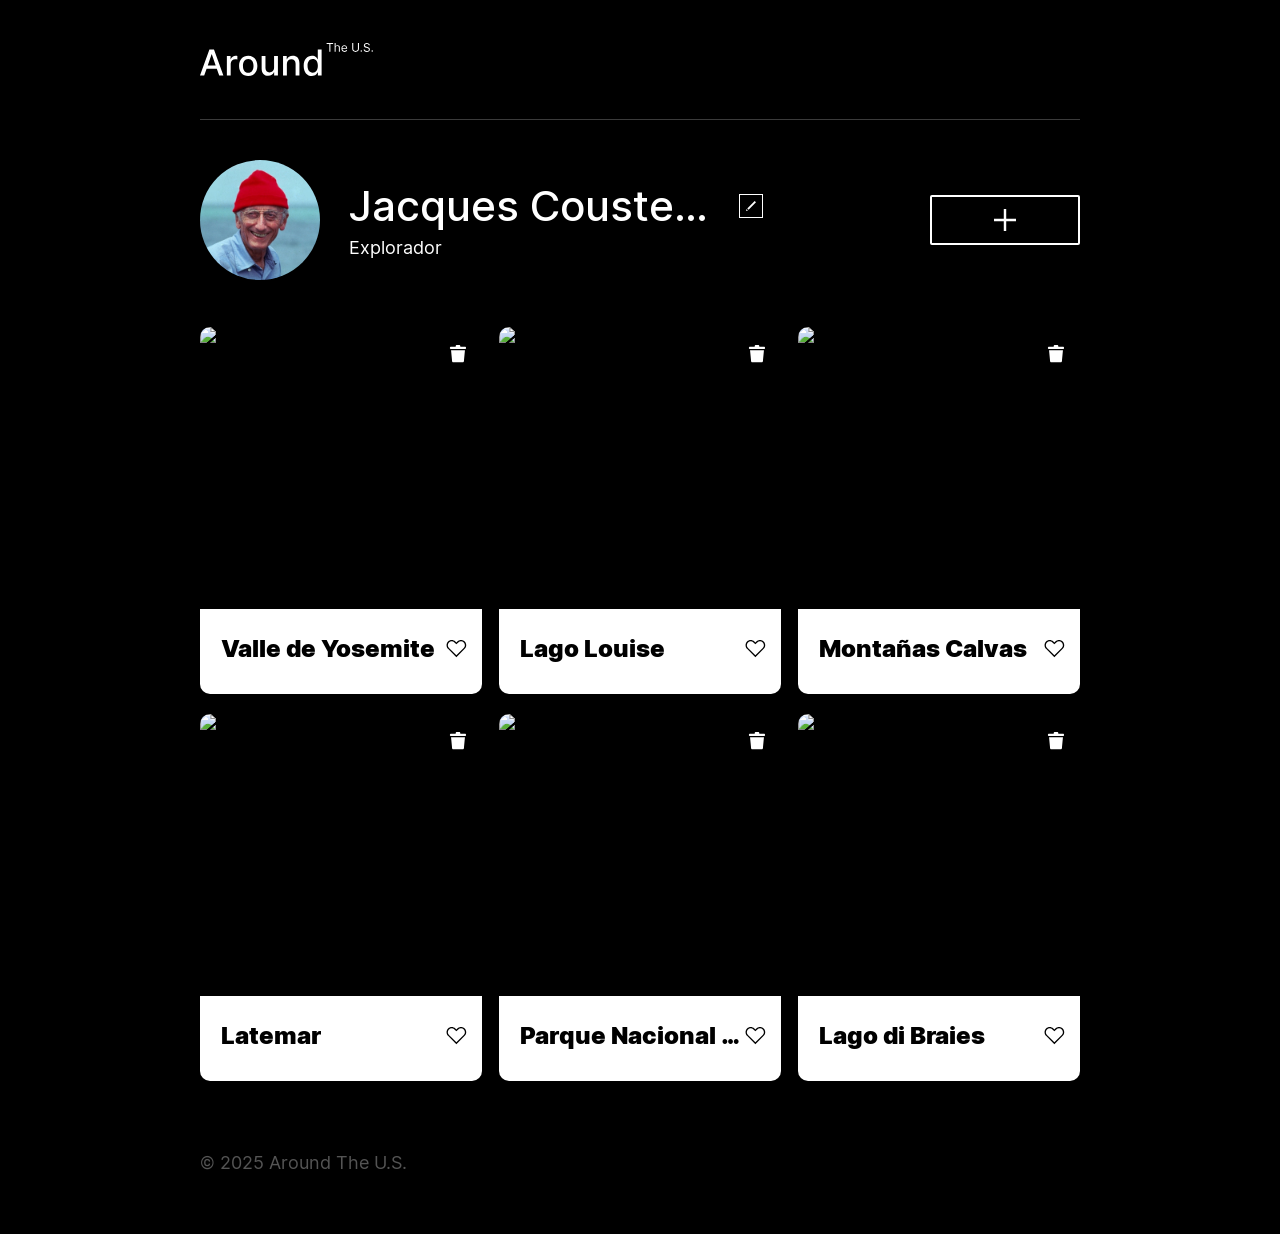
==== index.html @ 6fca7a28 "Initial commit" ====
<!DOCTYPE html>
<html lang="es">
  <head>
    <meta charset="UTF-8" />
    <meta content="width=device-width, initial-scale=1.0" name="viewport" />
    <meta content="ie=edge" http-equiv="X-UA-Compatible" />
    <title>Around The U.S.</title>
    <link href="./pages/index.css" rel="stylesheet" />
  </head>
  <body class="page">
    <div class="page__content">
      <header class="header page__section">
        <img
          alt="Logotipo Around The U.S."
          class="logo header__logo"
          src="./images/logo.svg"
        />
      </header>
      <main class="content">
        <section class="profile page__section">
          <img class="profile__image" src="./images/avatar.jpg" alt="Avatar" />
          <div class="profile__info">
            <h1 class="profile__title">Jacques Cousteau</h1>
            <button
              aria-label="Editar perfil"
              class="profile__edit-button"
              type="button"
            ></button>
            <p class="profile__description">Explorador</p>
          </div>
          <button
            aria-label="Agregar tarjeta"
            class="profile__add-button"
            type="button"
          ></button>
        </section>
        <section class="cards page__section">
          <ul class="cards__list">
            <li class="card">
              <img
                class="card__image"
                src="https://practicum-content.s3.us-west-1.amazonaws.com/web-code/moved_yosemite.jpg"
                alt="Valle de Yosemite"
              />
              <button
                aria-label="Eliminar tarjeta"
                class="card__delete-button"
                type="button"
              ></button>
              <div class="card__description">
                <h2 class="card__title">Valle de Yosemite</h2>
                <button
                  aria-label="Botón Me gusta"
                  class="card__like-button"
                  type="button"
                ></button>
              </div>
            </li>
            <li class="card">
              <img
                class="card__image"
                src="https://practicum-content.s3.us-west-1.amazonaws.com/web-code/moved_lake-louise.jpg"
                alt="Lago Louise"
              />
              <button
                aria-label="Eliminar tarjeta"
                class="card__delete-button"
                type="button"
              ></button>
              <div class="card__description">
                <h2 class="card__title">Lago Louise</h2>
                <button
                  aria-label="Botón Me gusta"
                  class="card__like-button"
                  type="button"
                ></button>
              </div>
            </li>
            <li class="card">
              <img
                class="card__image"
                src="https://practicum-content.s3.us-west-1.amazonaws.com/web-code/moved_bald-mountains.jpg"
                alt="Montañas Calvas"
              />
              <button
                aria-label="Eliminar tarjeta"
                class="card__delete-button"
                type="button"
              ></button>
              <div class="card__description">
                <h2 class="card__title">Montañas Calvas</h2>
                <button
                  aria-label="Botón Me gusta"
                  class="card__like-button"
                  type="button"
                ></button>
              </div>
            </li>
            <li class="card">
              <img
                class="card__image"
                src="https://practicum-content.s3.us-west-1.amazonaws.com/web-code/moved_latemar.jpg"
                alt="Latemar"
              />
              <button
                aria-label="Eliminar tarjeta"
                class="card__delete-button"
                type="button"
              ></button>
              <div class="card__description">
                <h2 class="card__title">Latemar</h2>
                <button
                  aria-label="Botón Me gusta"
                  class="card__like-button"
                  type="button"
                ></button>
              </div>
            </li>
            <li class="card">
              <img
                class="card__image"
                src="https://practicum-content.s3.us-west-1.amazonaws.com/web-code/moved_vanoise.jpg"
                alt="Parque Nacional de la Vanoise"
              />
              <button
                aria-label="Eliminar tarjeta"
                class="card__delete-button"
                type="button"
              ></button>
              <div class="card__description">
                <h2 class="card__title">Parque Nacional de la Vanoise</h2>
                <button
                  aria-label="Botón Me gusta"
                  class="card__like-button"
                  type="button"
                ></button>
              </div>
            </li>
            <li class="card">
              <img
                class="card__image"
                src="https://practicum-content.s3.us-west-1.amazonaws.com/web-code/moved_lago.jpg"
                alt="Lago di Braies"
              />
              <button
                aria-label="Eliminar tarjeta"
                class="card__delete-button"
                type="button"
              ></button>
              <div class="card__description">
                <h2 class="card__title">Lago di Braies</h2>
                <button
                  aria-label="Botón Me gusta"
                  class="card__like-button"
                  type="button"
                ></button>
              </div>
            </li>
          </ul>
        </section>
      </main>
      <footer class="footer page__section">
        <p class="footer__copyright">© 2025 Around The U.S.</p>
      </footer>
      <div class="popup" id="edit-popup">
        <div class="popup__content">
          <button
            aria-label="Cerrar ventana emergente"
            class="popup__close"
            type="button"
          ></button>
          <h3 class="popup__title">Editar perfil</h3>
          <form class="popup__form" id="edit-profile-form">
            <input
              class="popup__input popup__input_type_name"
              name="name"
              placeholder="Nombre"
              type="text"
            />
            <input
              class="popup__input popup__input_type_description"
              name="description"
              placeholder="Acerca de mí"
              type="text"
            />
            <button class="button popup__button" type="submit">Guardar</button>
          </form>
        </div>
      </div>
      <div class="popup" id="new-card-popup">
        <div class="popup__content">
          <button
            aria-label="Cerrar ventana emergente"
            class="popup__close"
            type="button"
          ></button>
          <h3 class="popup__title">Nuevo lugar</h3>
          <form class="popup__form" id="new-card-form">
            <input
              class="popup__input popup__input_type_card-name"
              name="place-name"
              placeholder="Título"
              required
              type="text"
            />
            <input
              class="popup__input popup__input_type_url"
              name="link"
              placeholder="Enlace a la imagen"
              required
              type="url"
            />
            <button class="button popup__button" type="submit">Crear</button>
          </form>
        </div>
      </div>
      <div class="popup" id="image-popup">
        <div class="popup__content popup__content_content_image">
          <button
            aria-label="Cerrar ventana emergente"
            class="popup__close"
            type="button"
          ></button>
          <img alt="" class="popup__image" src="#" />
          <p class="popup__caption"></p>
        </div>
      </div>
    </div>
  </body>
</html>
---- pages/index.css ----
@import url("../vendor/normalize.css");
@import url("../vendor/fonts.css");

@import url("../blocks/page.css");
@import url("../blocks/header.css");
@import url("../blocks/content.css");
@import url("../blocks/footer.css");
@import url("../blocks/profile.css");
@import url("../blocks/cards.css");
@import url("../blocks/card.css");
@import url("../blocks/popup.css");
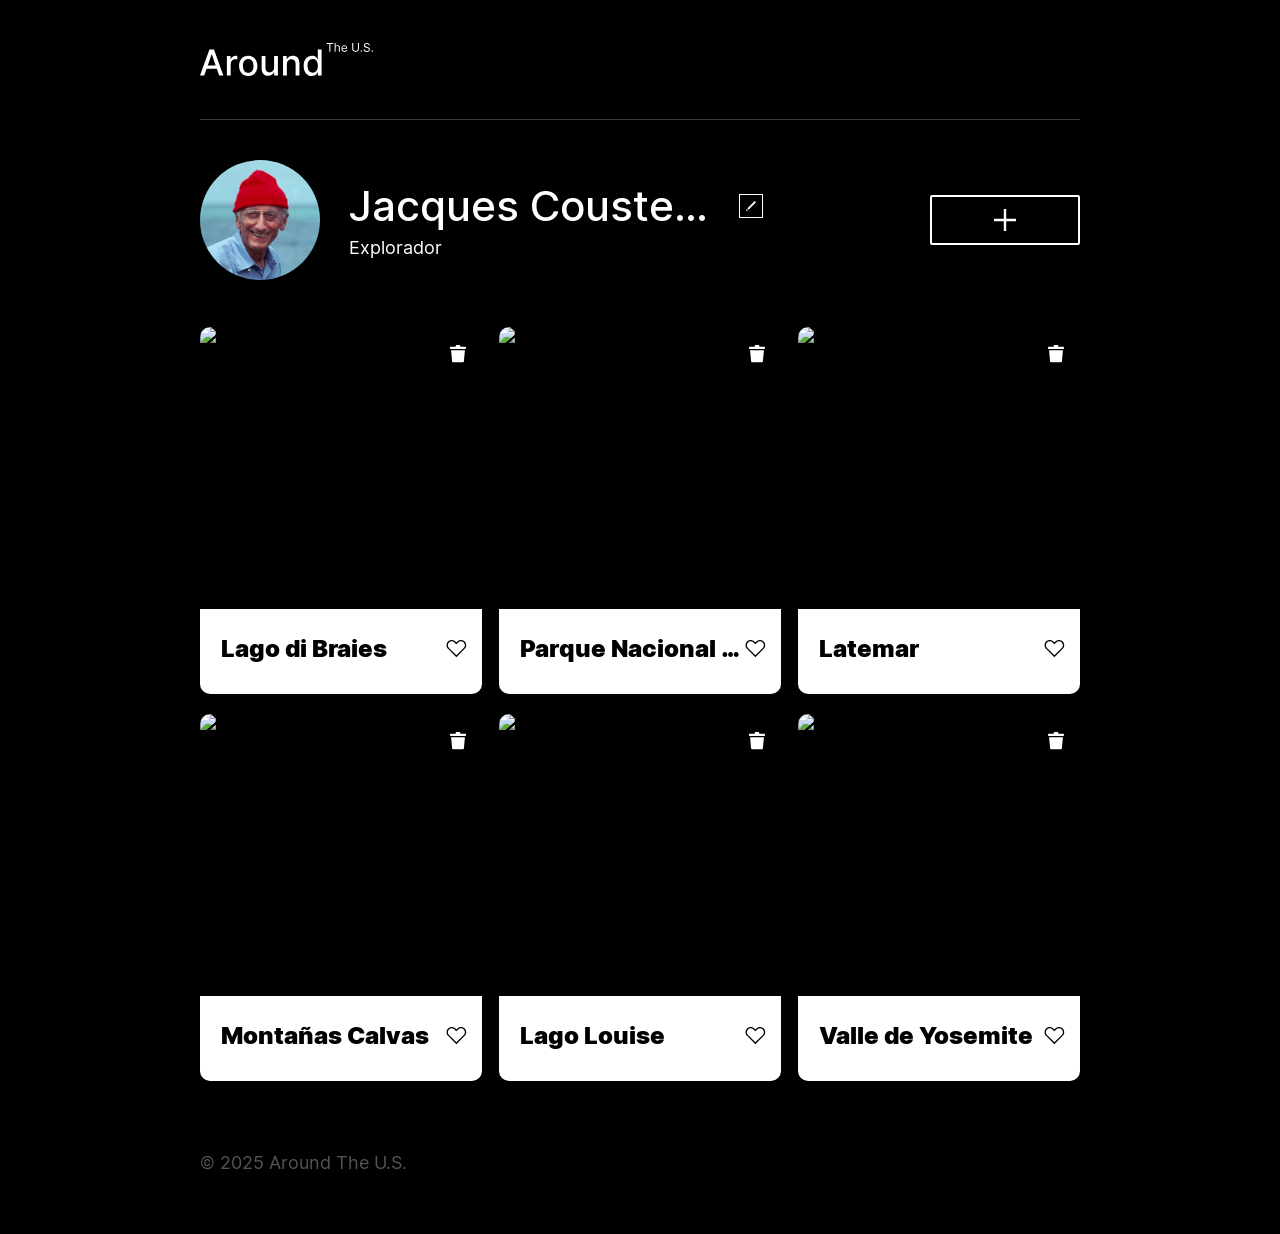
==== commit 9d1df025: "Proyecto Finalizado" ====
--- a/index.html
+++ b/index.html
@@ -1,4 +1,4 @@
-<!DOCTYPE html>
+<!doctype html>
 <html lang="es">
   <head>
     <meta charset="UTF-8" />
@@ -36,126 +36,24 @@
         </section>
         <section class="cards page__section">
           <ul class="cards__list">
-            <li class="card">
-              <img
-                class="card__image"
-                src="https://practicum-content.s3.us-west-1.amazonaws.com/web-code/moved_yosemite.jpg"
-                alt="Valle de Yosemite"
-              />
-              <button
-                aria-label="Eliminar tarjeta"
-                class="card__delete-button"
-                type="button"
-              ></button>
-              <div class="card__description">
-                <h2 class="card__title">Valle de Yosemite</h2>
+            <template id="card__template">
+              <li class="card">
+                <img class="card__image" src=" " alt="" />
                 <button
-                  aria-label="Botón Me gusta"
-                  class="card__like-button"
+                  aria-label="Eliminar tarjeta"
+                  class="card__delete-button"
                   type="button"
                 ></button>
-              </div>
-            </li>
-            <li class="card">
-              <img
-                class="card__image"
-                src="https://practicum-content.s3.us-west-1.amazonaws.com/web-code/moved_lake-louise.jpg"
-                alt="Lago Louise"
-              />
-              <button
-                aria-label="Eliminar tarjeta"
-                class="card__delete-button"
-                type="button"
-              ></button>
-              <div class="card__description">
-                <h2 class="card__title">Lago Louise</h2>
-                <button
-                  aria-label="Botón Me gusta"
-                  class="card__like-button"
-                  type="button"
-                ></button>
-              </div>
-            </li>
-            <li class="card">
-              <img
-                class="card__image"
-                src="https://practicum-content.s3.us-west-1.amazonaws.com/web-code/moved_bald-mountains.jpg"
-                alt="Montañas Calvas"
-              />
-              <button
-                aria-label="Eliminar tarjeta"
-                class="card__delete-button"
-                type="button"
-              ></button>
-              <div class="card__description">
-                <h2 class="card__title">Montañas Calvas</h2>
-                <button
-                  aria-label="Botón Me gusta"
-                  class="card__like-button"
-                  type="button"
-                ></button>
-              </div>
-            </li>
-            <li class="card">
-              <img
-                class="card__image"
-                src="https://practicum-content.s3.us-west-1.amazonaws.com/web-code/moved_latemar.jpg"
-                alt="Latemar"
-              />
-              <button
-                aria-label="Eliminar tarjeta"
-                class="card__delete-button"
-                type="button"
-              ></button>
-              <div class="card__description">
-                <h2 class="card__title">Latemar</h2>
-                <button
-                  aria-label="Botón Me gusta"
-                  class="card__like-button"
-                  type="button"
-                ></button>
-              </div>
-            </li>
-            <li class="card">
-              <img
-                class="card__image"
-                src="https://practicum-content.s3.us-west-1.amazonaws.com/web-code/moved_vanoise.jpg"
-                alt="Parque Nacional de la Vanoise"
-              />
-              <button
-                aria-label="Eliminar tarjeta"
-                class="card__delete-button"
-                type="button"
-              ></button>
-              <div class="card__description">
-                <h2 class="card__title">Parque Nacional de la Vanoise</h2>
-                <button
-                  aria-label="Botón Me gusta"
-                  class="card__like-button"
-                  type="button"
-                ></button>
-              </div>
-            </li>
-            <li class="card">
-              <img
-                class="card__image"
-                src="https://practicum-content.s3.us-west-1.amazonaws.com/web-code/moved_lago.jpg"
-                alt="Lago di Braies"
-              />
-              <button
-                aria-label="Eliminar tarjeta"
-                class="card__delete-button"
-                type="button"
-              ></button>
-              <div class="card__description">
-                <h2 class="card__title">Lago di Braies</h2>
-                <button
-                  aria-label="Botón Me gusta"
-                  class="card__like-button"
-                  type="button"
-                ></button>
-              </div>
-            </li>
+                <div class="card__description">
+                  <h2 class="card__title"></h2>
+                  <button
+                    aria-label="Botón Me gusta"
+                    class="card__like-button"
+                    type="button"
+                  ></button>
+                </div>
+              </li>
+            </template>
           </ul>
         </section>
       </main>
@@ -226,5 +124,6 @@
         </div>
       </div>
     </div>
+    <script src="./scripts/index.js"></script>
   </body>
 </html>
